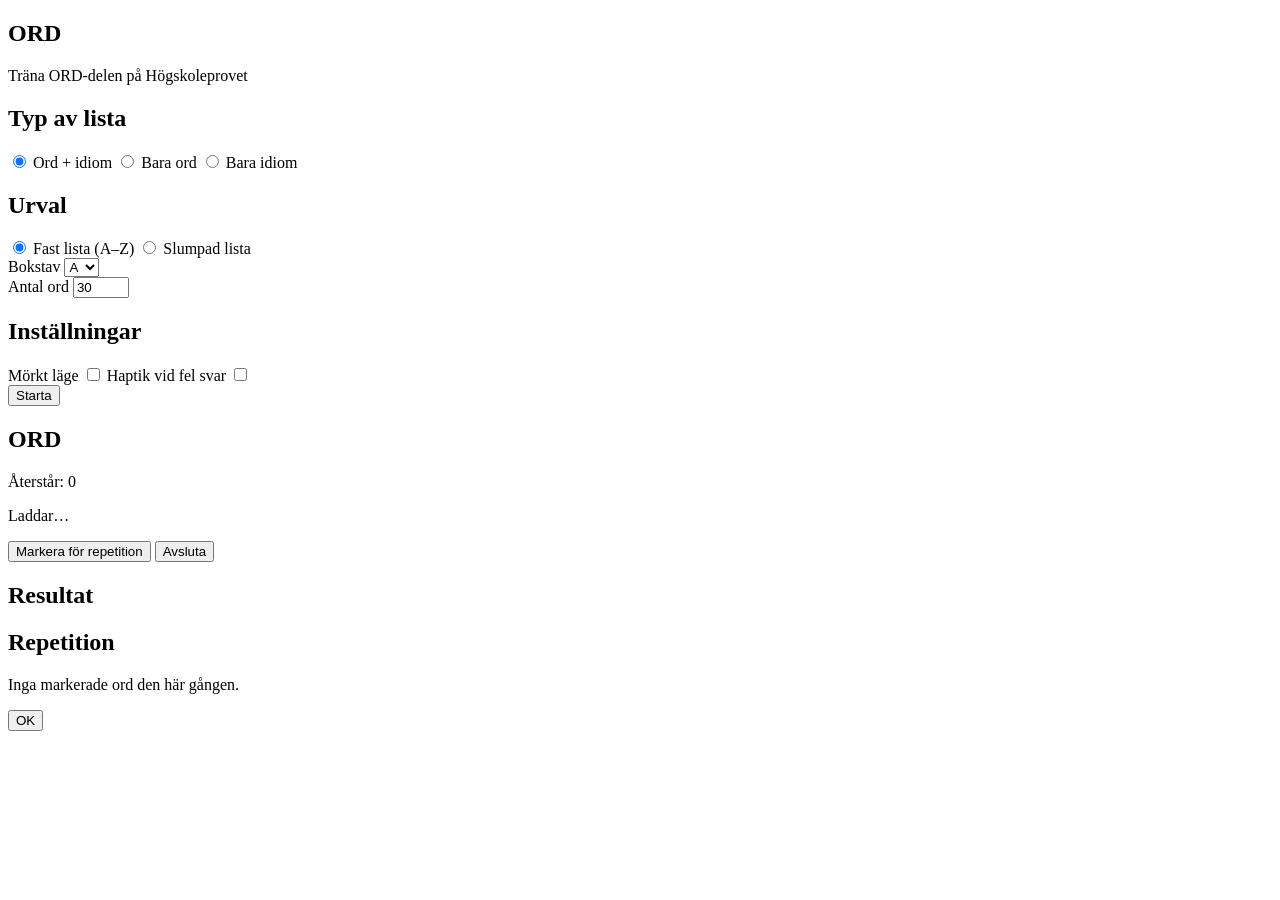
==== index.html @ 16c55618 "feat: add main index.html layout for ORD PWA Co-authored-by: aider (gpt-5.1) <aider@aider.chat>" ====
<!DOCTYPE html>
<html lang="sv">
<head>
  <meta charset="UTF-8" />
  <title>ORD – Öva ordförståelse</title>
  <meta name="viewport" content="width=device-width, initial-scale=1, viewport-fit=cover" />
  <meta name="description" content="ORD – träna ORD-delen på Högskoleprovet direkt i mobilen." />

  <!-- PWA basics -->
  <link rel="manifest" href="manifest.json" />
  <meta name="theme-color" content="#ffffff" />

  <!-- iOS PWA hints -->
  <meta name="apple-mobile-web-app-capable" content="yes" />
  <meta name="apple-mobile-web-app-status-bar-style" content="default" />
  <meta name="apple-mobile-web-app-title" content="ORD" />

  <!-- Icons (filnamn matchar README-beskrivningen; byt vid behov) -->
  <link rel="apple-touch-icon" href="icons/icon-192.png" />
  <link rel="icon" type="image/png" sizes="192x192" href="icons/icon-192.png" />
  <link rel="icon" type="image/png" sizes="512x512" href="icons/icon-512.png" />

  <link rel="stylesheet" href="style.css" />
</head>
<body>
  <div id="app">
    <!-- HOME SCREEN -->
    <section id="homeScreen" class="screen">
      <header class="app-header">
        <h1>ORD</h1>
        <p class="subtitle">Träna ORD-delen på Högskoleprovet</p>
      </header>

      <main class="screen-body">
        <section class="card">
          <h2>Typ av lista</h2>
          <div class="field-group" id="modeSelector">
            <label>
              <input type="radio" name="mode" value="both" checked />
              Ord + idiom
            </label>
            <label>
              <input type="radio" name="mode" value="words" />
              Bara ord
            </label>
            <label>
              <input type="radio" name="mode" value="idioms" />
              Bara idiom
            </label>
          </div>
        </section>

        <section class="card">
          <h2>Urval</h2>
          <div class="field-group" id="listTypeSelector">
            <label>
              <input type="radio" name="listType" value="fixed" checked />
              Fast lista (A–Z)
            </label>
            <label>
              <input type="radio" name="listType" value="random" />
              Slumpad lista
            </label>
          </div>

          <div class="field-group" id="fixedListContainer">
            <label for="fixedListPicker">Bokstav</label>
            <select id="fixedListPicker">
              <option value="0">A</option>
              <option value="1">B</option>
              <option value="2">C</option>
              <option value="3">D</option>
              <option value="4">E</option>
              <option value="5">F</option>
              <option value="6">G</option>
              <option value="7">H</option>
              <option value="8">I</option>
              <option value="9">J</option>
              <option value="10">K</option>
              <option value="11">L</option>
              <option value="12">M</option>
              <option value="13">N</option>
              <option value="14">O</option>
              <option value="15">P</option>
              <option value="16">Q</option>
              <option value="17">R</option>
              <option value="18">S</option>
              <option value="19">T</option>
              <option value="20">U</option>
              <option value="21">V</option>
              <option value="22">W</option>
              <option value="23">X</option>
              <option value="24">Y</option>
              <option value="25">Z</option>
            </select>
          </div>

          <div class="field-group hidden" id="randomCountContainer">
            <label for="randomCount">Antal ord</label>
            <input
              id="randomCount"
              type="number"
              min="5"
              max="200"
              step="5"
              value="30"
              inputmode="numeric"
            />
          </div>
        </section>

        <section class="card">
          <h2>Inställningar</h2>
          <div class="toggles">
            <label class="toggle">
              <span>Mörkt läge</span>
              <input id="toggleDark" type="checkbox" />
            </label>
            <label class="toggle">
              <span>Haptik vid fel svar</span>
              <input id="toggleHaptics" type="checkbox" />
            </label>
          </div>
        </section>
      </main>

      <footer class="screen-footer">
        <button id="btnStart" class="primary">Starta</button>
      </footer>
    </section>

    <!-- EXERCISE SCREEN -->
    <section id="exerciseScreen" class="screen hidden">
      <header class="app-header">
        <h1>ORD</h1>
        <p id="remainingLabel" class="subtitle">
          Återstår: <span id="remainingCount">0</span>
        </p>
      </header>

      <main class="screen-body">
        <section class="card question-card">
          <div id="question" class="question-text">Laddar…</div>

          <ul id="options" class="options-list">
            <!-- Alternativ skapas dynamiskt av script.js -->
          </ul>

          <div id="hint" class="hint hidden"></div>
        </section>
      </main>

      <footer class="screen-footer">
        <div class="progress-row">
          <div class="progress-bar">
            <div id="progressBar" class="progress-bar-fill"></div>
          </div>
          <div class="exercise-actions">
            <button id="btnMark" type="button" class="secondary">
              Markera för repetition
            </button>
            <button id="btnEnd" type="button" class="ghost">
              Avsluta
            </button>
          </div>
        </div>
      </footer>
    </section>

    <!-- STATS SCREEN -->
    <section id="statsScreen" class="screen hidden">
      <header class="app-header">
        <h1>Resultat</h1>
      </header>

      <main class="screen-body">
        <section class="card">
          <div id="statsSummary">
            <!-- Fylls i av script.js med Intl.NumberFormat('sv-SE') -->
          </div>
        </section>

        <section class="card">
          <h2>Repetition</h2>
          <p id="reviewEmpty" class="muted hidden">
            Inga markerade ord den här gången.
          </p>
          <ul id="reviewList" class="review-list">
            <!-- Fylls i av script.js: länkar till Google-sökningar -->
          </ul>
        </section>
      </main>

      <footer class="screen-footer">
        <button id="btnOk" class="primary">OK</button>
      </footer>
    </section>
  </div>

  <script src="script.js" defer></script>
</body>
</html>
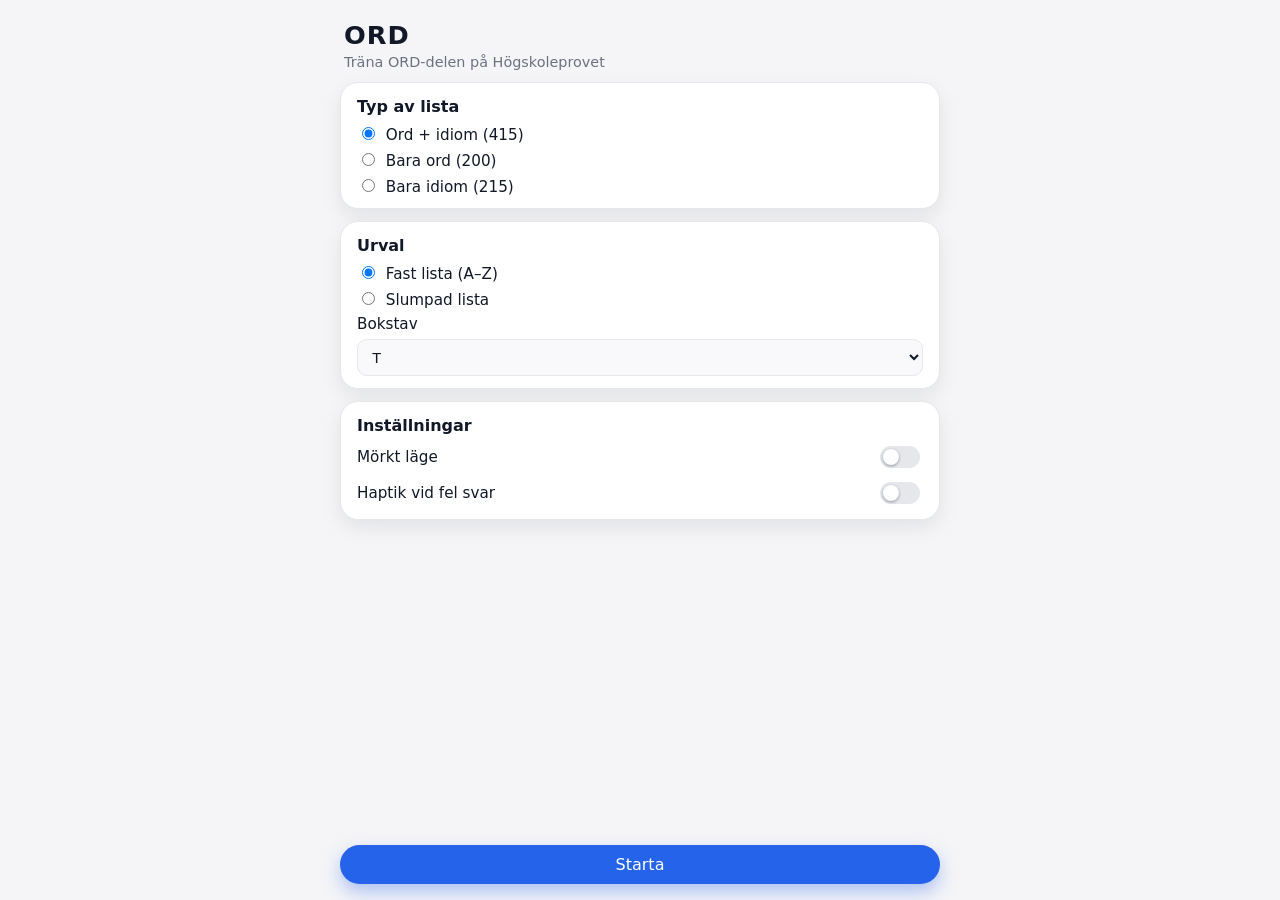
==== commit c7363fae: "feat: show item counts for each list type on main page Co-authored-by: aider (gpt-5.1) <aider@aider." ====
--- a/index.html
+++ b/index.html
@@ -38,14 +38,17 @@
             <label>
               <input type="radio" name="mode" value="both" checked />
               Ord + idiom
+              <span class="mode-count" id="modeCountBoth"></span>
             </label>
             <label>
               <input type="radio" name="mode" value="words" />
               Bara ord
+              <span class="mode-count" id="modeCountWords"></span>
             </label>
             <label>
               <input type="radio" name="mode" value="idioms" />
               Bara idiom
+              <span class="mode-count" id="modeCountIdioms"></span>
             </label>
           </div>
         </section>
--- a/style.css
+++ b/style.css
@@ -0,0 +1,474 @@
+:root {
+  --bg: #f5f5f7;
+  --bg-elevated: #ffffff;
+  --bg-elevated-soft: #f9f9fb;
+  --text: #111827;
+  --text-muted: #6b7280;
+  --accent: #2563eb;
+  --accent-soft: rgba(37, 99, 235, 0.12);
+  --accent-strong: #1d4ed8;
+  --danger: #dc2626;
+  --danger-soft: rgba(220, 38, 38, 0.12);
+  --border-subtle: #e5e7eb;
+  --shadow-soft: 0 8px 20px rgba(15, 23, 42, 0.08);
+  --radius-card: 18px;
+  --radius-pill: 999px;
+  --transition-fast: 150ms ease-out;
+  --transition-med: 200ms ease-out;
+  --font-sans: system-ui, -apple-system, BlinkMacSystemFont, "SF Pro Text",
+    "Segoe UI", sans-serif;
+}
+
+/* Dark theme */
+.dark {
+  --bg: #020617;
+  --bg-elevated: #020617;
+  --bg-elevated-soft: #020617;
+  --text: #e5e7eb;
+  --text-muted: #9ca3af;
+  --accent: #60a5fa;
+  --accent-soft: rgba(96, 165, 250, 0.16);
+  --accent-strong: #3b82f6;
+  --danger: #f97373;
+  --danger-soft: rgba(248, 113, 113, 0.16);
+  --border-subtle: #1f2937;
+  --shadow-soft: 0 14px 40px rgba(0, 0, 0, 0.6);
+}
+
+/* Global reset-ish */
+*,
+*::before,
+*::after {
+  box-sizing: border-box;
+}
+
+html,
+body {
+  margin: 0;
+  padding: 0;
+  height: 100%;
+}
+
+body {
+  font-family: var(--font-sans);
+  background: var(--bg);
+  color: var(--text);
+  -webkit-font-smoothing: antialiased;
+  text-rendering: optimizeLegibility;
+}
+
+/* App shell */
+#app {
+  min-height: 100vh;
+  max-width: 640px;
+  margin: 0 auto;
+  padding: env(safe-area-inset-top) env(safe-area-inset-right)
+    env(safe-area-inset-bottom) env(safe-area-inset-left);
+  display: flex;
+  flex-direction: column;
+}
+
+/* Screens */
+.screen {
+  flex: 1;
+  display: flex;
+  flex-direction: column;
+  padding: 16px 16px 12px;
+}
+
+.screen.hidden {
+  display: none;
+}
+
+/* Header */
+.app-header {
+  padding: 4px 4px 8px;
+}
+
+.app-header h1 {
+  margin: 0;
+  font-size: 1.6rem;
+  letter-spacing: 0.04em;
+}
+
+.subtitle {
+  margin: 4px 0 0;
+  font-size: 0.9rem;
+  color: var(--text-muted);
+}
+
+/* Layout: body + footer */
+.screen-body {
+  flex: 1;
+  display: flex;
+  flex-direction: column;
+  gap: 12px;
+  padding: 4px 0 8px;
+}
+
+.screen-footer {
+  padding: 8px 0 4px;
+}
+
+/* Cards */
+.card {
+  background: var(--bg-elevated);
+  border-radius: var(--radius-card);
+  padding: 14px 14px 12px;
+  box-shadow: var(--shadow-soft);
+  border: 1px solid var(--border-subtle);
+}
+
+.card h2 {
+  margin: 0 0 8px;
+  font-size: 1rem;
+}
+
+/* Question card */
+.question-card {
+  flex: 1;
+  display: flex;
+  flex-direction: column;
+}
+
+.question-text {
+  font-size: 1.2rem;
+  font-weight: 600;
+  margin-bottom: 12px;
+}
+
+/* Form controls */
+.field-group {
+  display: flex;
+  flex-direction: column;
+  gap: 6px;
+  margin-top: 6px;
+}
+
+.field-group label {
+  font-size: 0.95rem;
+}
+
+.field-group input[type="radio"] {
+  margin-right: 6px;
+}
+
+#fixedListPicker,
+#randomCount {
+  width: 100%;
+  padding: 8px 10px;
+  border-radius: 10px;
+  border: 1px solid var(--border-subtle);
+  background: var(--bg-elevated-soft);
+  color: var(--text);
+  font-size: 0.95rem;
+}
+
+/* Toggles */
+.toggles {
+  display: flex;
+  flex-direction: column;
+  gap: 8px;
+}
+
+.toggle {
+  display: flex;
+  align-items: center;
+  justify-content: space-between;
+  font-size: 0.95rem;
+}
+
+.toggle input[type="checkbox"] {
+  width: 40px;
+  height: 22px;
+  appearance: none;
+  -webkit-appearance: none;
+  border-radius: var(--radius-pill);
+  background: var(--border-subtle);
+  position: relative;
+  cursor: pointer;
+  outline: none;
+  transition: background var(--transition-fast);
+}
+
+.toggle input[type="checkbox"]::before {
+  content: "";
+  position: absolute;
+  top: 3px;
+  left: 3px;
+  width: 16px;
+  height: 16px;
+  border-radius: 50%;
+  background: #ffffff;
+  box-shadow: 0 1px 3px rgba(15, 23, 42, 0.4);
+  transition: transform var(--transition-fast);
+}
+
+.toggle input[type="checkbox"]:checked {
+  background: var(--accent);
+}
+
+.toggle input[type="checkbox"]:checked::before {
+  transform: translateX(18px);
+}
+
+/* Buttons */
+button {
+  font-family: inherit;
+  font-size: 1rem;
+  border-radius: var(--radius-pill);
+  border: none;
+  cursor: pointer;
+  padding: 10px 18px;
+  transition: background-color var(--transition-fast),
+    color var(--transition-fast), transform 80ms ease-out,
+    box-shadow var(--transition-fast), opacity var(--transition-fast);
+}
+
+button:active {
+  transform: scale(0.97);
+}
+
+button:disabled {
+  opacity: 0.5;
+  cursor: default;
+  transform: none;
+}
+
+.primary {
+  width: 100%;
+  background: var(--accent);
+  color: #ffffff;
+  box-shadow: 0 8px 18px rgba(37, 99, 235, 0.35);
+}
+
+.primary:hover:not(:disabled) {
+  background: var(--accent-strong);
+}
+
+.secondary {
+  background: var(--accent-soft);
+  color: var(--accent-strong);
+}
+
+.secondary:hover:not(:disabled) {
+  background: rgba(37, 99, 235, 0.18);
+}
+
+.ghost {
+  background: transparent;
+  color: var(--text-muted);
+}
+
+.ghost:hover:not(:disabled) {
+  background: rgba(148, 163, 184, 0.12);
+}
+
+/* Exercise footer */
+.progress-row {
+  display: flex;
+  flex-direction: column;
+  gap: 8px;
+}
+
+.progress-bar {
+  width: 100%;
+  height: 8px;
+  border-radius: 999px;
+  background: var(--bg-elevated-soft);
+  overflow: hidden;
+  border: 1px solid var(--border-subtle);
+}
+
+.progress-bar-fill {
+  height: 100%;
+  width: 0%;
+  border-radius: inherit;
+  background: linear-gradient(90deg, var(--accent), var(--accent-strong));
+  transition: width 180ms ease-out;
+}
+
+.exercise-actions {
+  display: flex;
+  gap: 8px;
+  justify-content: space-between;
+}
+
+.exercise-actions button {
+  flex: 1;
+  font-size: 0.9rem;
+  padding-block: 8px;
+}
+
+/* Options list */
+.options-list {
+  list-style: none;
+  padding: 0;
+  margin: 0;
+  display: flex;
+  flex-direction: column;
+  gap: 8px;
+}
+
+.options-list li {
+  position: relative;
+}
+
+.option-button {
+  width: 100%;
+  text-align: left;
+  padding: 10px 12px;
+  border-radius: 12px;
+  border: 1px solid var(--border-subtle);
+  background: var(--bg-elevated-soft);
+  color: var(--text);
+  font-size: 0.98rem;
+  display: flex;
+  align-items: center;
+  justify-content: space-between;
+  gap: 8px;
+}
+
+.option-button.correct {
+  border-color: #22c55e;
+  background: rgba(34, 197, 94, 0.08);
+}
+
+.option-button.wrong {
+  border-color: var(--danger);
+  background: var(--danger-soft);
+}
+
+.option-label {
+  flex: 1;
+}
+
+/* Star feedback */
+.star {
+  width: 20px;
+  height: 20px;
+  border-radius: 50%;
+  background: radial-gradient(circle at 30% 30%, #fef9c3, #facc15);
+  box-shadow: 0 0 0 2px rgba(250, 204, 21, 0.6),
+    0 0 18px rgba(250, 204, 21, 0.9);
+  animation: star-pop 0.4s ease-out forwards;
+}
+
+@keyframes star-pop {
+  0% {
+    transform: scale(0.4);
+    opacity: 0;
+  }
+  60% {
+    transform: scale(1.15);
+    opacity: 1;
+  }
+  100% {
+    transform: scale(1);
+    opacity: 1;
+  }
+}
+
+/* Hint */
+.hint {
+  margin-top: 10px;
+  padding: 8px 10px;
+  border-radius: 10px;
+  background: rgba(148, 163, 184, 0.12);
+  color: var(--text-muted);
+  font-size: 0.9rem;
+}
+
+/* Stats */
+#statsSummary {
+  font-size: 0.95rem;
+  display: flex;
+  flex-direction: column;
+  gap: 4px;
+}
+
+.review-list {
+  list-style: none;
+  padding: 0;
+  margin: 4px 0 0;
+  display: flex;
+  flex-direction: column;
+  gap: 4px;
+}
+
+.review-list li a {
+  color: var(--accent-strong);
+  text-decoration: none;
+  font-size: 0.95rem;
+}
+
+.review-list li a:hover {
+  text-decoration: underline;
+}
+
+.muted {
+  color: var(--text-muted);
+  font-size: 0.9rem;
+}
+
+/* Utility */
+.hidden {
+  display: none !important;
+}
+
+/* Strikeout for eliminated options */
+.strike .option-label {
+  position: relative;
+  color: var(--text-muted);
+}
+
+.strike .option-label::after {
+  content: "";
+  position: absolute;
+  left: 0;
+  right: 0;
+  top: 50%;
+  height: 1px;
+  background: var(--danger);
+  transform: translateY(-50%);
+}
+
+/* Shake animation for wrong answer */
+.shake {
+  animation: shake-keyframes 0.4s cubic-bezier(0.36, 0.07, 0.19, 0.97);
+}
+
+@keyframes shake-keyframes {
+  10% {
+    transform: translateX(-2px);
+  }
+  20% {
+    transform: translateX(4px);
+  }
+  30%,
+  50%,
+  70% {
+    transform: translateX(-6px);
+  }
+  40%,
+  60% {
+    transform: translateX(6px);
+  }
+  80% {
+    transform: translateX(4px);
+  }
+  90% {
+    transform: translateX(-2px);
+  }
+}
+
+/* Responsive tweaks */
+@media (min-width: 480px) {
+  .screen {
+    padding-inline: 20px;
+  }
+
+  .card {
+    padding-inline: 16px;
+  }
+}
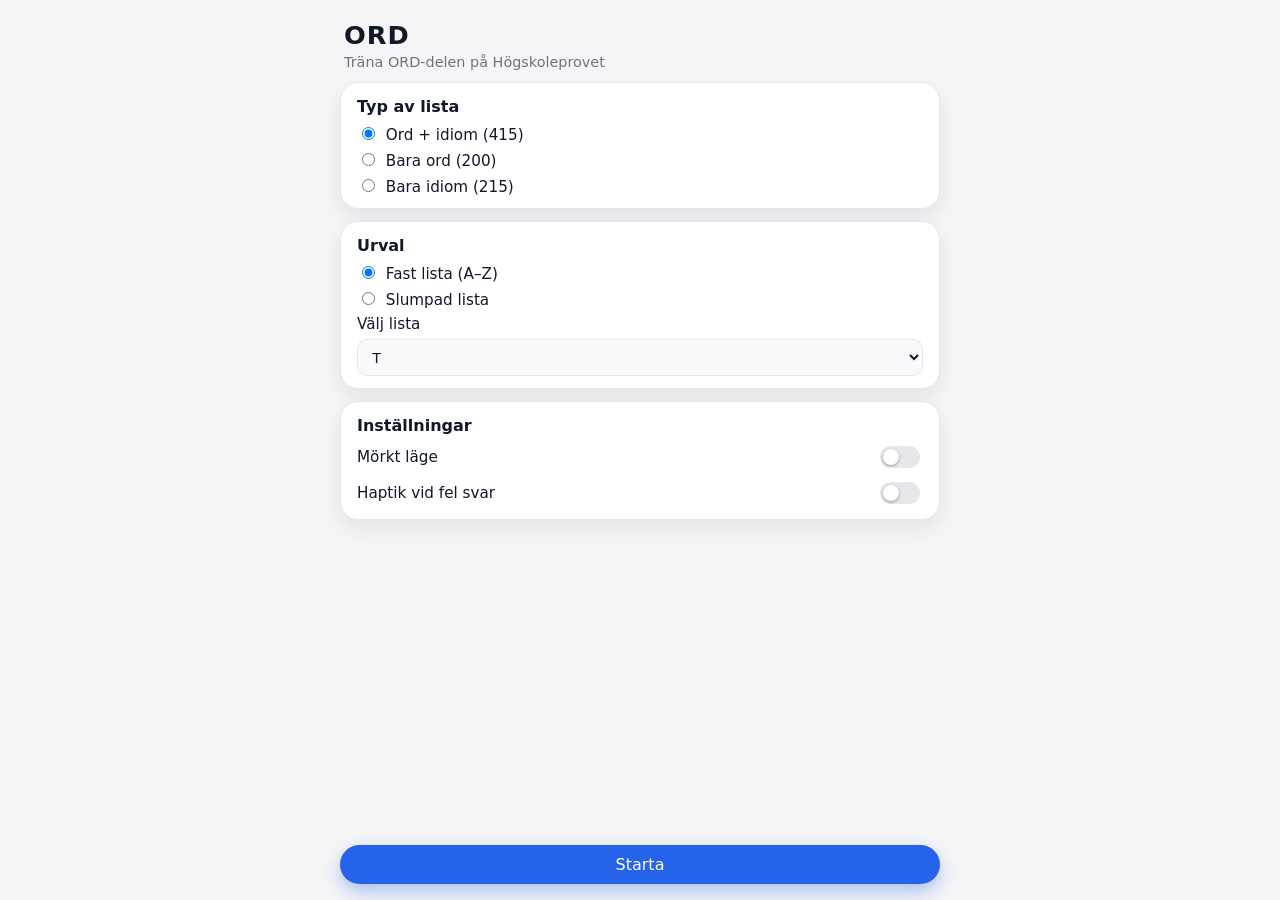
==== commit a7c3b7f8: "minor fix" ====
--- a/index.html
+++ b/index.html
@@ -67,7 +67,7 @@
           </div>
 
           <div class="field-group" id="fixedListContainer">
-            <label for="fixedListPicker">Bokstav</label>
+            <label for="fixedListPicker">Välj lista</label>
             <select id="fixedListPicker">
               <option value="0">A</option>
               <option value="1">B</option>
--- a/style.css
+++ b/style.css
@@ -132,9 +132,11 @@
 }
 
 .question-text {
-  font-size: 1.2rem;
+  font-size: 1.35rem;
   font-weight: 600;
-  margin-bottom: 12px;
+  margin-bottom: 16px;
+  text-align: center;
+  line-height: 1.5;
 }
 
 /* Form controls */
@@ -307,7 +309,8 @@
   margin: 0;
   display: flex;
   flex-direction: column;
-  gap: 8px;
+  gap: 12px;
+  align-items: stretch;
 }
 
 .options-list li {
@@ -317,12 +320,13 @@
 .option-button {
   width: 100%;
   text-align: left;
-  padding: 10px 12px;
+  padding: 12px 14px;
   border-radius: 12px;
   border: 1px solid var(--border-subtle);
   background: var(--bg-elevated-soft);
   color: var(--text);
-  font-size: 0.98rem;
+  font-size: 1.02rem;
+  line-height: 1.5;
   display: flex;
   align-items: center;
   justify-content: space-between;
@@ -417,6 +421,10 @@
 }
 
 /* Strikeout for eliminated options */
+.strike {
+  opacity: 0.7;
+}
+
 .strike .option-label {
   position: relative;
   color: var(--text-muted);
